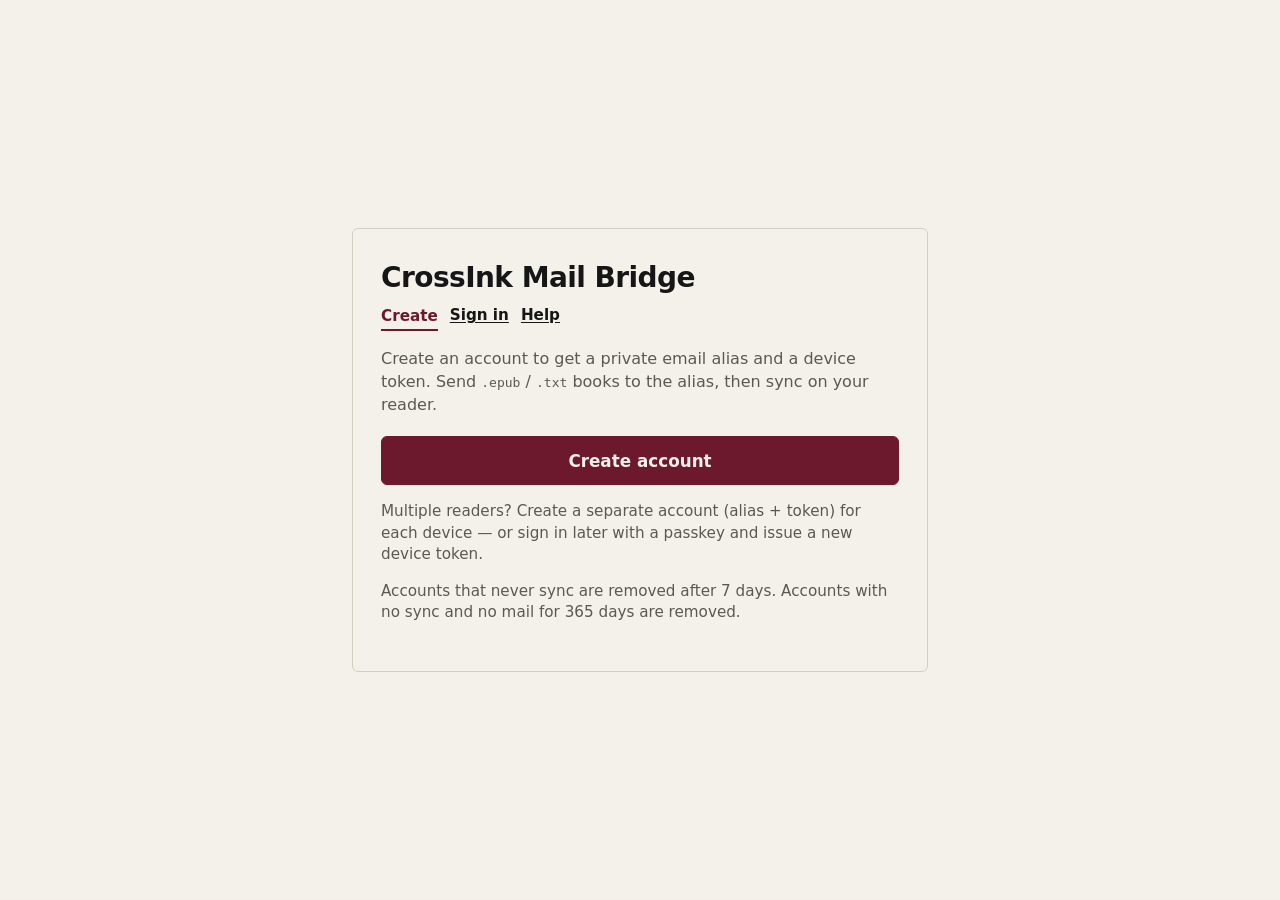
==== services/mail-bridge/app/static/index.html @ 19b1ab50 "feat(mail-bridge): e-ink web UI, clearer auth copy, and Help page Flatten the pairing UI to a paper/" ====
<!DOCTYPE html>
<html lang="en">
<head>
  <meta charset="utf-8" />
  <meta name="viewport" content="width=device-width, initial-scale=1" />
  <title>CrossInk Mail Bridge</title>
  <link rel="icon" href="/static/favicon.svg" type="image/svg+xml" />
  <!-- PLAUSIBLE -->
  <style>
    :root {
      --bg: #f4f1ea;
      --ink: #161616;
      --muted: #5c5854;
      --mark: #6d192d;
      --border: #d5cfc3;
    }
    * { box-sizing: border-box; }
    body {
      margin: 0;
      min-height: 100vh;
      font-family: Inter, ui-sans-serif, system-ui, -apple-system, BlinkMacSystemFont, "Segoe UI", sans-serif;
      color: var(--ink);
      background: var(--bg);
      display: flex;
      align-items: center;
      justify-content: center;
      padding: 2rem 1rem;
    }
    main {
      width: min(36rem, 100%);
      background: var(--bg);
      border: 1px solid var(--border);
      border-radius: 6px;
      padding: 2rem 1.75rem;
    }
    h1 {
      margin: 0 0 0.35rem;
      font-size: 1.75rem;
      letter-spacing: -0.02em;
    }
    h1 a.brand-link {
      color: inherit;
      text-decoration: none;
    }
    h1 a.brand-link:hover,
    h1 a.brand-link:focus-visible {
      text-decoration: underline;
      text-underline-offset: 0.12em;
    }
    h2 { margin: 1.5rem 0 0.6rem; font-size: 1.15rem; }
    .lede {
      margin: 0 0 1.25rem;
      color: var(--muted);
      line-height: 1.45;
    }
    button {
      appearance: none;
      border: 1px solid var(--mark);
      background: var(--mark);
      color: var(--bg);
      font: inherit;
      font-size: 1.05rem;
      font-weight: 700;
      padding: 0.85rem 1.25rem;
      border-radius: 6px;
      cursor: pointer;
      width: 100%;
    }
    button:disabled { opacity: 0.55; cursor: wait; }
    button.secondary {
      background: transparent;
      color: var(--ink);
      border: 1px solid var(--ink);
      width: auto;
      padding: 0.35rem 0.7rem;
      font-size: 0.9rem;
      font-weight: 650;
    }
    button.linkish {
      background: transparent;
      color: var(--ink);
      border: none;
      width: auto;
      padding: 0.4rem 0;
      font-size: 0.95rem;
      font-weight: 650;
      text-decoration: underline;
      text-underline-offset: 0.16em;
    }
    .nav {
      display: flex;
      gap: 0.75rem;
      flex-wrap: wrap;
      margin-bottom: 1rem;
    }
    .nav a.linkish {
      color: var(--ink);
      font-size: 0.95rem;
      font-weight: 650;
      text-decoration: underline;
      text-underline-offset: 0.16em;
      padding: 0.4rem 0;
    }
    .nav button.linkish.active,
    .nav a.linkish.active {
      color: var(--mark);
      font-weight: 800;
      text-decoration: none;
      border-bottom: 2px solid var(--mark);
      border-radius: 0;
      padding-bottom: 0.15rem;
    }
    input[type="text"] {
      width: 100%;
      font: inherit;
      padding: 0.65rem 0.75rem;
      border-radius: 6px;
      border: 1px solid var(--border);
      background: var(--bg);
      color: var(--ink);
      margin-bottom: 0.75rem;
    }
    .drop {
      border: 1px dashed var(--border);
      border-radius: 6px;
      padding: 1.25rem;
      text-align: center;
      color: var(--muted);
      background: transparent;
      margin-top: 0.75rem;
    }
    .drop.drag { border-color: var(--mark); color: var(--mark); }
    .uname-status {
      margin: -0.35rem 0 0.75rem;
      min-height: 1.25em;
      font-size: 0.9rem;
      color: var(--muted);
    }
    .uname-status.ok { color: var(--ink); font-weight: 700; }
    .uname-status.bad { color: var(--mark); }
    .error {
      margin-top: 1rem;
      color: var(--mark);
      display: none;
    }
    .okmsg {
      margin-top: 0.75rem;
      color: var(--ink);
      font-weight: 700;
      display: none;
    }
    .panel { display: none; }
    .panel.visible { display: block; }
    .error.visible, .okmsg.visible { display: block; }
    .field {
      margin: 0 0 1rem;
      padding: 0.85rem 1rem;
      background: transparent;
      border-radius: 6px;
      border: 1px solid var(--border);
    }
    .field label {
      display: block;
      font-size: 0.8rem;
      text-transform: uppercase;
      letter-spacing: 0.04em;
      color: var(--muted);
      margin-bottom: 0.35rem;
    }
    .row {
      display: flex;
      gap: 0.5rem;
      align-items: flex-start;
    }
    .value {
      flex: 1;
      word-break: break-all;
      font-family: ui-monospace, SFMono-Regular, Menlo, Consolas, monospace;
      font-size: 0.92rem;
      line-height: 1.4;
    }
    .warn {
      margin-top: 1rem;
      padding: 0.75rem 0.9rem;
      background: transparent;
      border: 1px solid var(--border);
      border-left: 3px solid var(--mark);
      border-radius: 6px;
      color: var(--ink);
      font-size: 0.95rem;
      line-height: 1.4;
    }
    .hint { margin-top: 1rem; color: var(--muted); font-size: 0.95rem; line-height: 1.4; }
    .stack { display: flex; flex-direction: column; gap: 0.6rem; }
    .stack + .stack { margin-top: 0.75rem; }
    #secureAgain { margin-bottom: 0.75rem; }
  </style>
</head>
<body>
  <main>
    <h1><a class="brand-link" href="https://crossink.dev">CrossInk</a> <span data-i18n="titleSuffix">Mail Bridge</span></h1>
    <div class="nav">
      <button type="button" class="linkish" id="navCreate" data-i18n="navCreate">Create</button>
      <button type="button" class="linkish" id="navLogin" data-i18n="navLogin">Sign in</button>
      <button type="button" class="linkish" id="navAccount" data-i18n="navAccount" hidden>Account</button>
      <button type="button" class="linkish" id="navLogout" data-i18n="logout" hidden>Sign out</button>
      <a class="linkish" href="/help" data-i18n="navHelp">Help</a>
    </div>
    <p id="error" class="error" role="alert"></p>
    <p id="okmsg" class="okmsg" role="status"></p>

    <section id="panelCreate" class="panel visible">
      <p class="lede" data-i18n-html="lede"></p>
      <button id="createBtn" type="button" data-i18n="createBtn">Create account</button>
      <p class="hint" data-i18n="multiDevice"></p>
      <p class="hint" data-i18n="retention"></p>

      <section id="result" class="panel" aria-live="polite">
        <div class="field">
          <label data-i18n="labelEmail">Email alias</label>
          <div class="row">
            <div class="value" id="emailValue"></div>
            <button class="secondary" type="button" data-copy="emailValue" data-i18n="copy">Copy</button>
          </div>
        </div>
        <div class="field">
          <label data-i18n="labelToken">Device token</label>
          <div class="row">
            <div class="value" id="tokenValue"></div>
            <button class="secondary" type="button" data-copy="tokenValue" data-i18n="copy">Copy</button>
          </div>
        </div>
        <div class="field">
          <label data-i18n="labelUrl">Bridge URL</label>
          <div class="row">
            <div class="value" id="urlValue"></div>
            <button class="secondary" type="button" data-copy="urlValue" data-i18n="copy">Copy</button>
          </div>
        </div>
        <p class="warn" data-i18n-html="warn"></p>
        <p class="hint" data-i18n="hint"></p>

        <h2 data-i18n="secureTitle">Browser login (optional)</h2>
        <p class="hint" data-i18n="secureHint"></p>
        <p class="hint" data-i18n="secureWhy"></p>
        <input id="regUsername" type="text" maxlength="32" autocomplete="username" data-i18n-placeholder="usernamePh" placeholder="username" />
        <p id="regUsernameStatus" class="uname-status" aria-live="polite"></p>
        <button id="registerPasskeyBtn" type="button" data-i18n="registerPasskey">Register passkey</button>
      </section>
    </section>

    <section id="panelLogin" class="panel">
      <p class="lede" data-i18n="loginLede"></p>
      <input id="loginUsername" type="text" maxlength="32" autocomplete="username" data-i18n-placeholder="usernamePh" placeholder="username" />
      <button id="loginBtn" type="button" data-i18n="loginBtn">Sign in with passkey</button>

      <h2 data-i18n="recoverTitle">Restore with device token</h2>
      <p class="hint" data-i18n="recoverHint"></p>
      <input id="recoverUserId" type="text" maxlength="64" autocomplete="off" data-i18n-placeholder="userIdPh" placeholder="user id" />
      <input id="recoverToken" type="text" maxlength="64" autocomplete="off" data-i18n-placeholder="tokenPh" placeholder="device token" />
      <button id="recoverBtn" type="button" class="secondary" data-i18n="recoverBtn">Restore session</button>
    </section>

    <section id="panelAccount" class="panel">
      <p class="lede" data-i18n="accountLede"></p>
      <div class="field">
        <label data-i18n="labelEmail">Email alias</label>
        <div class="value" id="meEmail"></div>
      </div>
      <div class="field">
        <label data-i18n="labelUsername">Username</label>
        <div class="value" id="meUsername"></div>
      </div>
      <div class="field">
        <label data-i18n="labelPending">Pending books</label>
        <div class="value" id="mePending"></div>
      </div>
      <div id="secureAgain" class="stack" hidden>
        <h2 data-i18n="secureTitle">Browser login (optional)</h2>
        <p class="hint" data-i18n="secureHint"></p>
        <p class="hint" data-i18n="secureWhy"></p>
        <input id="acctRegUsername" type="text" maxlength="32" autocomplete="username" data-i18n-placeholder="usernamePh" placeholder="username" />
        <p id="acctRegUsernameStatus" class="uname-status" aria-live="polite"></p>
        <button id="acctRegisterPasskeyBtn" type="button" data-i18n="registerPasskey">Register passkey</button>
      </div>
      <div class="stack">
        <button id="newTokenBtn" type="button" data-i18n="newToken">Issue new device token</button>
        <button id="logoutBtn" type="button" class="secondary" data-i18n="logout">Sign out</button>
      </div>
      <div id="newTokenBox" class="field" hidden>
        <label data-i18n="labelToken">Device token</label>
        <div class="row">
          <div class="value" id="newTokenValue"></div>
          <button class="secondary" type="button" data-copy="newTokenValue" data-i18n="copy">Copy</button>
        </div>
        <p class="warn" data-i18n="newTokenWarn"></p>
      </div>

      <h2 data-i18n="uploadTitle">Upload books</h2>
      <p class="hint" data-i18n-html="uploadHint"></p>
      <div class="drop" id="dropZone">
        <p data-i18n="dropText">Drop a file here or choose one</p>
        <input id="fileInput" type="file" accept=".epub,.txt,.mobi,.azw3,.docx" />
      </div>
    </section>
  </main>
  <script>
    const STRINGS = {
      en: {
        title: "CrossInk Mail Bridge",
        titleSuffix: "Mail Bridge",
        navCreate: "Create",
        navLogin: "Sign in",
        navAccount: "Account",
        navHelp: "Help",
        lede: "Create an account to get a private email alias and a device token. Send <code>.epub</code> / <code>.txt</code> books to the alias, then sync on your reader.",
        createBtn: "Create account",
        createdBtn: "Account created",
        multiDevice: "Multiple readers? Create a separate account (alias + token) for each device — or sign in later with a passkey and issue a new device token.",
        labelEmail: "Email alias",
        labelToken: "Device token",
        labelUrl: "Bridge URL",
        labelUsername: "Username",
        labelPending: "Pending books",
        copy: "Copy",
        copied: "Copied",
        copyFailed: "Failed",
        warn: "<strong>Important:</strong> Save the Bridge URL, email alias, and device token for the reader. A browser login below is optional.",
        hint: "On the reader: Settings → Email Sync → Bridge URL must be https://ci-bridge… (not a LAN IP) + Device Token.",
        secureTitle: "Browser login (optional)",
        secureHint: "Username and passkey only identify you so you can open this same profile again in the browser later. You can skip this and create a new profile anytime if you lose access.",
        secureWhy: "Useful if you upload books from the browser often. For Email Sync alone, alias + device token on the reader are enough.",
        usernamePh: "username (a-z, 0-9, _)",
        registerPasskey: "Register passkey",
        loginLede: "Only needed if you registered a username and passkey. Opens the same browser profile again (upload, new device token).",
        loginBtn: "Sign in with passkey",
        recoverTitle: "Restore with device token",
        recoverHint: "Lost your passkey? Paste the account user id and a known device token to open a browser session, then register a new passkey.",
        userIdPh: "user id (from account create)",
        tokenPh: "device token (64 hex)",
        recoverBtn: "Restore session",
        accountLede: "Your bridge account. Upload books here or keep using email.",
        newToken: "Issue new device token",
        newTokenWarn: "Shown once — copy it into the reader now.",
        logout: "Sign out",
        clearSession: "Clear session",
        uploadTitle: "Upload books",
        uploadHint: "EPUB/TXT go straight to the queue. MOBI/AZW3/DOCX are converted to EPUB. <strong>PDF is not supported.</strong>",
        dropText: "Drop a file here or choose one",
        uploadOk: "Queued:",
        errorGeneric: "Something went wrong.",
        retention:
          "Accounts that never sync are removed after 7 days. Accounts with no sync and no mail for 365 days are removed.",
        errorRateLimit: "Too many accounts from this network. Try again in an hour.",
        needPasskey: "This browser does not support passkeys.",
        accountRefreshed: "Account updated.",
        unameTooShort: "At least 3 characters.",
        unameInvalid: "Use a-z, 0-9, underscore (3–32).",
        unameTaken: "Username already taken.",
        unameAvailable: "Username is available.",
        unameOwn: "This is your username.",
        unameChecking: "Checking…",
      },
      de: {
        title: "CrossInk Mail Bridge",
        titleSuffix: "Mail Bridge",
        navCreate: "Anlegen",
        navLogin: "Anmelden",
        navAccount: "Account",
        navHelp: "Hilfe",
        lede: "Lege einen Account an, um einen privaten E-Mail-Alias und ein Gerätetoken zu erhalten. Sende <code>.epub</code>- / <code>.txt</code>-Bücher an den Alias und synchronisiere danach auf dem Reader.",
        createBtn: "Account anlegen",
        createdBtn: "Account angelegt",
        multiDevice: "Mehrere Reader? Eigenen Account pro Gerät — oder später per Passkey anmelden und ein neues Gerätetoken ausstellen.",
        labelEmail: "E-Mail-Alias",
        labelToken: "Gerätetoken",
        labelUrl: "Bridge-URL",
        labelUsername: "Benutzername",
        labelPending: "Warteschlange",
        copy: "Kopieren",
        copied: "Kopiert",
        copyFailed: "Fehler",
        warn: "<strong>Wichtig:</strong> Bridge-URL, E-Mail-Alias und Gerätetoken für den Reader speichern. Die Browser-Anmeldung unten ist optional.",
        hint: "Am Reader: Einstellungen → E-Mail-Sync → Bridge-URL muss https://… sein (keine LAN-IP) + Gerätetoken.",
        secureTitle: "Browser-Anmeldung (optional)",
        secureHint: "Benutzername und Passkey dienen nur dazu, dass du dieses Profil später im Browser wieder öffnen kannst. Du kannst das überspringen und jederzeit ein neues Profil anlegen.",
        secureWhy: "Sinnvoll, wenn du oft Bücher im Browser hochlädst. Für die reine Mail-Bridge reichen Alias + Gerätetoken am Reader.",
        usernamePh: "Benutzername (a-z, 0-9, _)",
        registerPasskey: "Passkey registrieren",
        loginLede: "Nur nötig, wenn du Benutzername und Passkey registriert hast. Öffnet dasselbe Browser-Profil wieder (Upload, neues Gerätetoken).",
        loginBtn: "Mit Passkey anmelden",
        recoverTitle: "Mit Gerätetoken wiederherstellen",
        recoverHint: "Passkey weg? User-ID und ein bekanntes Gerätetoken einfügen, Session öffnen, dann neuen Passkey registrieren.",
        userIdPh: "User-ID (vom Account-Anlegen)",
        tokenPh: "Gerätetoken (64 Hex)",
        recoverBtn: "Session wiederherstellen",
        accountLede: "Dein Bridge-Account. Bücher hier hochladen oder weiter per E-Mail senden.",
        newToken: "Neues Gerätetoken ausstellen",
        newTokenWarn: "Nur einmal sichtbar — jetzt in den Reader kopieren.",
        logout: "Abmelden",
        clearSession: "Session beenden",
        uploadTitle: "Bücher hochladen",
        uploadHint: "EPUB/TXT landen direkt in der Warteschlange. MOBI/AZW3/DOCX werden zu EPUB konvertiert. <strong>PDF wird nicht unterstützt.</strong>",
        dropText: "Datei hier ablegen oder auswählen",
        uploadOk: "In Warteschlange:",
        errorGeneric: "Etwas ist schiefgelaufen.",
        retention:
          "Accounts ohne Sync werden nach 7 Tagen gelöscht. Accounts ohne Sync und ohne Mail seit 365 Tagen ebenfalls.",
        errorRateLimit: "Zu viele Accounts aus diesem Netzwerk. Bitte in einer Stunde erneut versuchen.",
        needPasskey: "Dieser Browser unterstützt keine Passkeys.",
        accountRefreshed: "Account aktualisiert.",
        unameTooShort: "Mindestens 3 Zeichen.",
        unameInvalid: "Nur a-z, 0-9, Unterstrich (3–32).",
        unameTaken: "Benutzername bereits vergeben.",
        unameAvailable: "Benutzername ist frei.",
        unameOwn: "Das ist dein Benutzername.",
        unameChecking: "Prüfe…",
      },
    };

    function detectLocale() {
      const candidates = [
        ...(navigator.languages || []),
        navigator.language,
        navigator.userLanguage,
      ].filter(Boolean);
      for (const raw of candidates) {
        const lang = String(raw).toLowerCase().split("-")[0];
        if (lang === "de") return "de";
        if (lang === "en") return "en";
      }
      return "en";
    }

    const locale = detectLocale();
    const t = STRINGS[locale] || STRINGS.en;
    document.documentElement.lang = locale;

    function applyI18n() {
      document.querySelectorAll("[data-i18n]").forEach((el) => {
        const key = el.getAttribute("data-i18n");
        if (t[key] != null) el.textContent = t[key];
      });
      document.querySelectorAll("[data-i18n-html]").forEach((el) => {
        const key = el.getAttribute("data-i18n-html");
        if (t[key] != null) el.innerHTML = t[key];
      });
      document.querySelectorAll("[data-i18n-placeholder]").forEach((el) => {
        const key = el.getAttribute("data-i18n-placeholder");
        if (t[key] != null) el.placeholder = t[key];
      });
      document.title = t.title;
    }
    applyI18n();

    function showError(msg) {
      okmsg.classList.remove("visible");
      errorEl.textContent = msg || t.errorGeneric;
      errorEl.classList.add("visible");
    }
    function showOk(msg) {
      errorEl.classList.remove("visible");
      okmsg.textContent = msg;
      okmsg.classList.add("visible");
    }
    function clearMsgs() {
      errorEl.classList.remove("visible");
      okmsg.classList.remove("visible");
      errorEl.textContent = "";
      okmsg.textContent = "";
    }

    function randomTokenHex() {
      const bytes = new Uint8Array(32);
      crypto.getRandomValues(bytes);
      return Array.from(bytes, (b) => b.toString(16).padStart(2, "0")).join("");
    }

    function bufferToBase64url(buf) {
      const bytes = new Uint8Array(buf);
      let str = "";
      bytes.forEach((b) => { str += String.fromCharCode(b); });
      return btoa(str).replace(/\+/g, "-").replace(/\//g, "_").replace(/=+$/g, "");
    }
    function base64urlToBuffer(b64) {
      const pad = "=".repeat((4 - (b64.length % 4)) % 4);
      const base64 = (b64 + pad).replace(/-/g, "+").replace(/_/g, "/");
      const raw = atob(base64);
      const out = new Uint8Array(raw.length);
      for (let i = 0; i < raw.length; i++) out[i] = raw.charCodeAt(i);
      return out.buffer;
    }
    function publicKeyOptionsFromServer(options) {
      const o = structuredClone(options);
      o.challenge = base64urlToBuffer(o.challenge);
      if (o.user && o.user.id) o.user.id = base64urlToBuffer(o.user.id);
      if (o.excludeCredentials) {
        o.excludeCredentials = o.excludeCredentials.map((c) => ({
          ...c,
          id: base64urlToBuffer(c.id),
        }));
      }
      if (o.allowCredentials) {
        o.allowCredentials = o.allowCredentials.map((c) => ({
          ...c,
          id: base64urlToBuffer(c.id),
        }));
      }
      return o;
    }
    function credentialToJSON(cred) {
      const clientDataJSON = bufferToBase64url(cred.response.clientDataJSON);
      const out = {
        id: cred.id,
        rawId: bufferToBase64url(cred.rawId),
        type: cred.type,
        response: { clientDataJSON },
      };
      if (cred.response.attestationObject) {
        out.response.attestationObject = bufferToBase64url(cred.response.attestationObject);
      }
      if (cred.response.authenticatorData) {
        out.response.authenticatorData = bufferToBase64url(cred.response.authenticatorData);
      }
      if (cred.response.signature) {
        out.response.signature = bufferToBase64url(cred.response.signature);
      }
      if (cred.response.userHandle) {
        out.response.userHandle = bufferToBase64url(cred.response.userHandle);
      }
      return out;
    }

    const errorEl = document.getElementById("error");
    const okmsg = document.getElementById("okmsg");
    const createBtn = document.getElementById("createBtn");
    const resultEl = document.getElementById("result");
    const panels = {
      create: document.getElementById("panelCreate"),
      login: document.getElementById("panelLogin"),
      account: document.getElementById("panelAccount"),
    };
    const navAccount = document.getElementById("navAccount");
    const navLogout = document.getElementById("navLogout");
    const navCreate = document.getElementById("navCreate");
    const navLogin = document.getElementById("navLogin");
    let activePanel = "create";
    let hasSession = false;

    function setNavSession(signedIn) {
      hasSession = !!signedIn;
      navCreate.hidden = hasSession;
      navLogin.hidden = hasSession;
      navAccount.hidden = !hasSession;
      navLogout.hidden = !hasSession;
    }

    function markNavActive(name) {
      navCreate.classList.toggle("active", name === "create");
      navLogin.classList.toggle("active", name === "login");
      navAccount.classList.toggle("active", name === "account");
    }

    function showPanel(name) {
      clearMsgs();
      Object.values(panels).forEach((p) => p.classList.remove("visible"));
      panels[name].classList.add("visible");
      activePanel = name;
      markNavActive(name);
    }

    async function copyText(text) {
      if (window.isSecureContext && navigator.clipboard && navigator.clipboard.writeText) {
        await navigator.clipboard.writeText(text);
        return;
      }
      const ta = document.createElement("textarea");
      ta.value = text;
      ta.setAttribute("readonly", "");
      ta.style.position = "fixed";
      ta.style.top = "-9999px";
      document.body.appendChild(ta);
      ta.focus();
      ta.select();
      const ok = document.execCommand("copy");
      document.body.removeChild(ta);
      if (!ok) throw new Error("copy failed");
    }

    document.querySelectorAll("[data-copy]").forEach((btn) => {
      btn.addEventListener("click", async () => {
        const id = btn.getAttribute("data-copy");
        const text = document.getElementById(id).textContent;
        try {
          await copyText(text);
          btn.textContent = t.copied;
          setTimeout(() => { btn.textContent = t.copy; }, 1200);
        } catch (_) {
          btn.textContent = t.copyFailed;
          setTimeout(() => { btn.textContent = t.copy; }, 1200);
        }
      });
    });

    async function refreshMe() {
      const res = await fetch("/v1/web/me", { credentials: "same-origin" });
      if (!res.ok) {
        setNavSession(false);
        document.getElementById("secureAgain").hidden = true;
        document.getElementById("logoutBtn").hidden = true;
        return null;
      }
      const body = await res.json();
      document.getElementById("meEmail").textContent = body.email || "";
      document.getElementById("meUsername").textContent = body.username || "—";
      document.getElementById("mePending").textContent = String(body.pending_count ?? 0);
      // Browser may have a short-lived cookie after account create; only treat
      // passkey login as a signed-in nav state (Account + Sign out).
      const needPasskey = !body.has_passkey;
      setNavSession(!needPasskey);
      document.getElementById("secureAgain").hidden = !needPasskey;
      const logoutBtn = document.getElementById("logoutBtn");
      logoutBtn.hidden = false;
      logoutBtn.textContent = needPasskey ? t.clearSession : t.logout;
      if (needPasskey) {
        const pref = body.username || "";
        document.getElementById("acctRegUsername").value = pref;
        if (!document.getElementById("regUsername").value) {
          document.getElementById("regUsername").value = pref;
        }
      }
      return body;
    }

    async function registerPasskeyWithUsername(username) {
      if (!window.PublicKeyCredential) throw new Error(t.needPasskey);
      const optRes = await fetch("/v1/web/passkey/register/options", {
        method: "POST",
        credentials: "same-origin",
        headers: { "Content-Type": "application/json" },
        body: JSON.stringify({ username }),
      });
      const optBody = await optRes.json().catch(() => ({}));
      if (!optRes.ok) throw new Error(typeof optBody.detail === "string" ? optBody.detail : t.errorGeneric);
      const publicKey = publicKeyOptionsFromServer(optBody.options);
      const cred = await navigator.credentials.create({ publicKey });
      const verRes = await fetch("/v1/web/passkey/register/verify", {
        method: "POST",
        credentials: "same-origin",
        headers: { "Content-Type": "application/json" },
        body: JSON.stringify({
          challenge_key: optBody.challenge_key,
          credential: credentialToJSON(cred),
        }),
      });
      const verBody = await verRes.json().catch(() => ({}));
      if (!verRes.ok) throw new Error(typeof verBody.detail === "string" ? verBody.detail : t.errorGeneric);
      return verBody;
    }

    navCreate.addEventListener("click", () => showPanel("create"));
    navLogin.addEventListener("click", () => showPanel("login"));
    navAccount.addEventListener("click", async () => {
      const wasAccount = activePanel === "account";
      try {
        const me = await refreshMe();
        if (!me) {
          showPanel("login");
          showError(t.errorGeneric);
          return;
        }
        showPanel("account");
        if (wasAccount) showOk(t.accountRefreshed);
        panels.account.scrollIntoView({ behavior: "smooth", block: "start" });
      } catch (err) {
        showPanel("account");
        showError(String(err.message || err));
      }
    });

    function wireUsernameCheck(inputId, statusId, buttonId) {
      const input = document.getElementById(inputId);
      const statusEl = document.getElementById(statusId);
      const button = document.getElementById(buttonId);
      let timer = null;
      let seq = 0;

      function setStatus(text, kind) {
        statusEl.textContent = text || "";
        statusEl.classList.remove("ok", "bad");
        if (kind) statusEl.classList.add(kind);
      }

      function applyAvailability(status) {
        if (status === "available") {
          setStatus(t.unameAvailable, "ok");
          button.disabled = false;
          return;
        }
        if (status === "own") {
          setStatus(t.unameOwn, "ok");
          button.disabled = false;
          return;
        }
        if (status === "taken") {
          setStatus(t.unameTaken, "bad");
          button.disabled = true;
          return;
        }
        if (status === "invalid") {
          setStatus(t.unameInvalid, "bad");
          button.disabled = true;
          return;
        }
        if (status === "too_short") {
          setStatus(t.unameTooShort, "bad");
          button.disabled = true;
          return;
        }
        setStatus("", null);
        button.disabled = false;
      }

      async function checkNow() {
        const value = input.value.trim();
        const mySeq = ++seq;
        if (!value) {
          setStatus("", null);
          button.disabled = false;
          return;
        }
        if (value.length < 3) {
          applyAvailability("too_short");
          return;
        }
        if (!/^[a-zA-Z0-9_]+$/.test(value)) {
          applyAvailability("invalid");
          return;
        }
        setStatus(t.unameChecking, null);
        try {
          const res = await fetch(
            "/v1/web/username/available?username=" + encodeURIComponent(value),
            { credentials: "same-origin" }
          );
          if (mySeq !== seq) return;
          if (res.status === 401) {
            setStatus("", null);
            button.disabled = false;
            return;
          }
          const body = await res.json().catch(() => ({}));
          if (mySeq !== seq) return;
          applyAvailability(body.status || (body.available ? "available" : "taken"));
        } catch (_) {
          if (mySeq !== seq) return;
          setStatus("", null);
          button.disabled = false;
        }
      }

      input.addEventListener("input", () => {
        if (timer) clearTimeout(timer);
        timer = setTimeout(checkNow, 280);
      });
      input.addEventListener("blur", () => {
        if (timer) clearTimeout(timer);
        checkNow();
      });
    }

    wireUsernameCheck("regUsername", "regUsernameStatus", "registerPasskeyBtn");
    wireUsernameCheck("acctRegUsername", "acctRegUsernameStatus", "acctRegisterPasskeyBtn");

    createBtn.addEventListener("click", async () => {
      clearMsgs();
      createBtn.disabled = true;
      const token = randomTokenHex();
      try {
        const res = await fetch("/v1/accounts", {
          method: "POST",
          headers: { "Content-Type": "application/json" },
          credentials: "same-origin",
          body: JSON.stringify({ device_token: token }),
        });
        const body = await res.json().catch(() => ({}));
        if (!res.ok) {
          if (res.status === 429) throw new Error(t.errorRateLimit);
          const detail = body.detail;
          throw new Error(typeof detail === "string" ? detail : (t.errorGeneric + " (HTTP " + res.status + ")"));
        }
        document.getElementById("emailValue").textContent = body.email;
        document.getElementById("tokenValue").textContent = token;
        document.getElementById("urlValue").textContent = window.location.origin;
        resultEl.classList.add("visible");
        createBtn.textContent = t.createdBtn;
        await refreshMe();
      } catch (err) {
        showError(String(err.message || err));
        createBtn.disabled = false;
      }
    });

    document.getElementById("registerPasskeyBtn").addEventListener("click", async () => {
      clearMsgs();
      try {
        const verBody = await registerPasskeyWithUsername(document.getElementById("regUsername").value.trim());
        showOk(verBody.username || "ok");
        await refreshMe();
        showPanel("account");
      } catch (err) {
        showError(String(err.message || err));
      }
    });

    document.getElementById("acctRegisterPasskeyBtn").addEventListener("click", async () => {
      clearMsgs();
      try {
        const verBody = await registerPasskeyWithUsername(document.getElementById("acctRegUsername").value.trim());
        showOk(verBody.username || "ok");
        await refreshMe();
      } catch (err) {
        showError(String(err.message || err));
      }
    });

    document.getElementById("recoverBtn").addEventListener("click", async () => {
      clearMsgs();
      const user_id = document.getElementById("recoverUserId").value.trim();
      const device_token = document.getElementById("recoverToken").value.trim();
      try {
        const res = await fetch("/v1/web/session/bootstrap", {
          method: "POST",
          credentials: "same-origin",
          headers: { "Content-Type": "application/json" },
          body: JSON.stringify({ user_id, device_token }),
        });
        const body = await res.json().catch(() => ({}));
        if (!res.ok) throw new Error(typeof body.detail === "string" ? body.detail : t.errorGeneric);
        await refreshMe();
        showPanel("account");
      } catch (err) {
        showError(String(err.message || err));
      }
    });

    document.getElementById("loginBtn").addEventListener("click", async () => {
      clearMsgs();
      if (!window.PublicKeyCredential) {
        showError(t.needPasskey);
        return;
      }
      const username = document.getElementById("loginUsername").value.trim();
      try {
        const optRes = await fetch("/v1/web/passkey/login/options", {
          method: "POST",
          headers: { "Content-Type": "application/json" },
          body: JSON.stringify({ username }),
        });
        const optBody = await optRes.json().catch(() => ({}));
        if (!optRes.ok) throw new Error(typeof optBody.detail === "string" ? optBody.detail : t.errorGeneric);
        const publicKey = publicKeyOptionsFromServer(optBody.options);
        const cred = await navigator.credentials.get({ publicKey });
        const verRes = await fetch("/v1/web/passkey/login/verify", {
          method: "POST",
          credentials: "same-origin",
          headers: { "Content-Type": "application/json" },
          body: JSON.stringify({
            challenge_key: optBody.challenge_key,
            credential: credentialToJSON(cred),
          }),
        });
        const verBody = await verRes.json().catch(() => ({}));
        if (!verRes.ok) throw new Error(typeof verBody.detail === "string" ? verBody.detail : t.errorGeneric);
        await refreshMe();
        showPanel("account");
      } catch (err) {
        showError(String(err.message || err));
      }
    });

    document.getElementById("newTokenBtn").addEventListener("click", async () => {
      clearMsgs();
      try {
        const res = await fetch("/v1/web/devices", { method: "POST", credentials: "same-origin" });
        const body = await res.json().catch(() => ({}));
        if (!res.ok) throw new Error(typeof body.detail === "string" ? body.detail : t.errorGeneric);
        document.getElementById("newTokenValue").textContent = body.device_token;
        document.getElementById("newTokenBox").hidden = false;
      } catch (err) {
        showError(String(err.message || err));
      }
    });

    async function doLogout() {
      await fetch("/v1/web/logout", { method: "POST", credentials: "same-origin" });
      document.getElementById("newTokenBox").hidden = true;
      document.getElementById("secureAgain").hidden = true;
      setNavSession(false);
      showPanel("create");
    }

    navLogout.addEventListener("click", () => { doLogout(); });

    document.getElementById("logoutBtn").addEventListener("click", () => { doLogout(); });

    async function uploadFile(file) {
      clearMsgs();
      const fd = new FormData();
      fd.append("file", file, file.name);
      const res = await fetch("/v1/web/upload", {
        method: "POST",
        credentials: "same-origin",
        body: fd,
      });
      const body = await res.json().catch(() => ({}));
      if (!res.ok) {
        const detail = body.detail;
        throw new Error(typeof detail === "string" ? detail : (t.errorGeneric + " (HTTP " + res.status + ")"));
      }
      showOk(t.uploadOk + " " + body.filename);
      await refreshMe();
    }

    const dropZone = document.getElementById("dropZone");
    const fileInput = document.getElementById("fileInput");
    dropZone.addEventListener("dragover", (e) => { e.preventDefault(); dropZone.classList.add("drag"); });
    dropZone.addEventListener("dragleave", () => dropZone.classList.remove("drag"));
    dropZone.addEventListener("drop", async (e) => {
      e.preventDefault();
      dropZone.classList.remove("drag");
      const file = e.dataTransfer.files && e.dataTransfer.files[0];
      if (!file) return;
      try { await uploadFile(file); } catch (err) { showError(String(err.message || err)); }
    });
    fileInput.addEventListener("change", async () => {
      const file = fileInput.files && fileInput.files[0];
      if (!file) return;
      try { await uploadFile(file); } catch (err) { showError(String(err.message || err)); }
      fileInput.value = "";
    });

    markNavActive("create");
    refreshMe().then((me) => {
      if (me) showPanel("account");
    });
  </script>
</body>
</html>
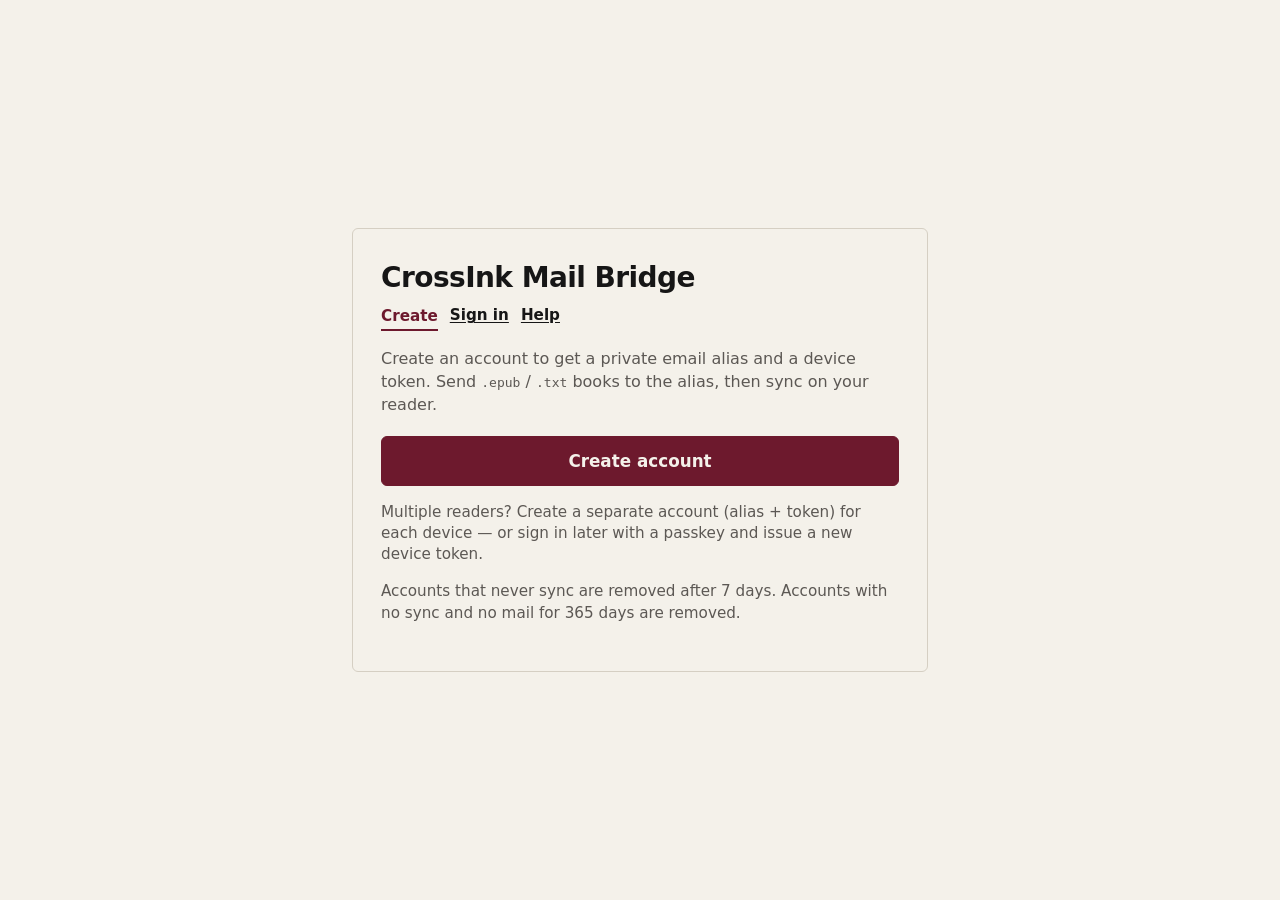
==== commit a810ff07: "feat(mail-bridge): installable PWA and Plausible custom events Make the pairing UI installable (mani" ====
--- a/services/mail-bridge/app/static/index.html
+++ b/services/mail-bridge/app/static/index.html
@@ -3,8 +3,14 @@
 <head>
   <meta charset="utf-8" />
   <meta name="viewport" content="width=device-width, initial-scale=1" />
+  <meta name="theme-color" content="#2c5f4a" />
+  <meta name="apple-mobile-web-app-capable" content="yes" />
+  <meta name="apple-mobile-web-app-status-bar-style" content="default" />
+  <meta name="apple-mobile-web-app-title" content="Mail Bridge" />
   <title>CrossInk Mail Bridge</title>
   <link rel="icon" href="/static/favicon.svg" type="image/svg+xml" />
+  <link rel="apple-touch-icon" href="/static/icons/apple-touch-icon.png" />
+  <link rel="manifest" href="/manifest.json" />
   <!-- PLAUSIBLE -->
   <style>
     :root {
@@ -15,28 +21,44 @@
       --border: #d5cfc3;
     }
     * { box-sizing: border-box; }
+    html {
+      width: 100%;
+      max-width: 100%;
+      overflow-x: hidden;
+      -webkit-text-size-adjust: 100%;
+      text-size-adjust: 100%;
+    }
     body {
       margin: 0;
+      width: 100%;
+      max-width: 100%;
       min-height: 100vh;
       font-family: Inter, ui-sans-serif, system-ui, -apple-system, BlinkMacSystemFont, "Segoe UI", sans-serif;
       color: var(--ink);
       background: var(--bg);
       display: flex;
-      align-items: center;
+      align-items: flex-start;
       justify-content: center;
-      padding: 2rem 1rem;
+      padding: 1.25rem 0.85rem;
+      overflow-x: hidden;
     }
     main {
-      width: min(36rem, 100%);
+      /* Prefer max-width over width:min(...,100%) inside flex — % width can
+         resolve against an indefinite parent and expand past the viewport. */
+      width: 100%;
+      max-width: 36rem;
+      min-width: 0;
       background: var(--bg);
       border: 1px solid var(--border);
       border-radius: 6px;
-      padding: 2rem 1.75rem;
+      padding: 1.5rem 1.1rem;
     }
     h1 {
       margin: 0 0 0.35rem;
-      font-size: 1.75rem;
+      font-size: clamp(1.35rem, 4.5vw, 1.75rem);
       letter-spacing: -0.02em;
+      line-height: 1.2;
+      overflow-wrap: anywhere;
     }
     h1 a.brand-link {
       color: inherit;
@@ -150,7 +172,7 @@
       display: none;
     }
     .panel { display: none; }
-    .panel.visible { display: block; }
+    .panel.visible { display: block; min-width: 0; max-width: 100%; }
     .error.visible, .okmsg.visible { display: block; }
     .field {
       margin: 0 0 1rem;
@@ -171,10 +193,13 @@
       display: flex;
       gap: 0.5rem;
       align-items: flex-start;
+      min-width: 0;
     }
     .value {
       flex: 1;
+      min-width: 0;
       word-break: break-all;
+      overflow-wrap: anywhere;
       font-family: ui-monospace, SFMono-Regular, Menlo, Consolas, monospace;
       font-size: 0.92rem;
       line-height: 1.4;
@@ -190,8 +215,17 @@
       font-size: 0.95rem;
       line-height: 1.4;
     }
-    .hint { margin-top: 1rem; color: var(--muted); font-size: 0.95rem; line-height: 1.4; }
-    .stack { display: flex; flex-direction: column; gap: 0.6rem; }
+    .hint { margin-top: 1rem; color: var(--muted); font-size: 0.95rem; line-height: 1.4; overflow-wrap: anywhere; }
+    .lede, .warn, .field { overflow-wrap: anywhere; }
+    .stack { display: flex; flex-direction: column; gap: 0.6rem; min-width: 0; }
+    @media (min-width: 480px) {
+      body { padding: 2rem 1rem; align-items: center; }
+      main { padding: 2rem 1.75rem; }
+    }
+    @media (max-width: 379px) {
+      .row { flex-wrap: wrap; }
+      .row .secondary { width: 100%; }
+    }
     .stack + .stack { margin-top: 0.75rem; }
     #secureAgain { margin-bottom: 0.75rem; }
   </style>
@@ -944,6 +978,15 @@
     refreshMe().then((me) => {
       if (me) showPanel("account");
     });
+
+    if (window.isSecureContext && "serviceWorker" in navigator) {
+      // updateViaCache:'none' ignores HTTP cache for SW script checks (NPM was
+      // serving a stale empty SW with max-age hours, breaking install).
+      navigator.serviceWorker
+        .register("/sw.js?v=3", { updateViaCache: "none", scope: "/" })
+        .then((reg) => reg.update())
+        .catch(() => {});
+    }
   </script>
 </body>
 </html>
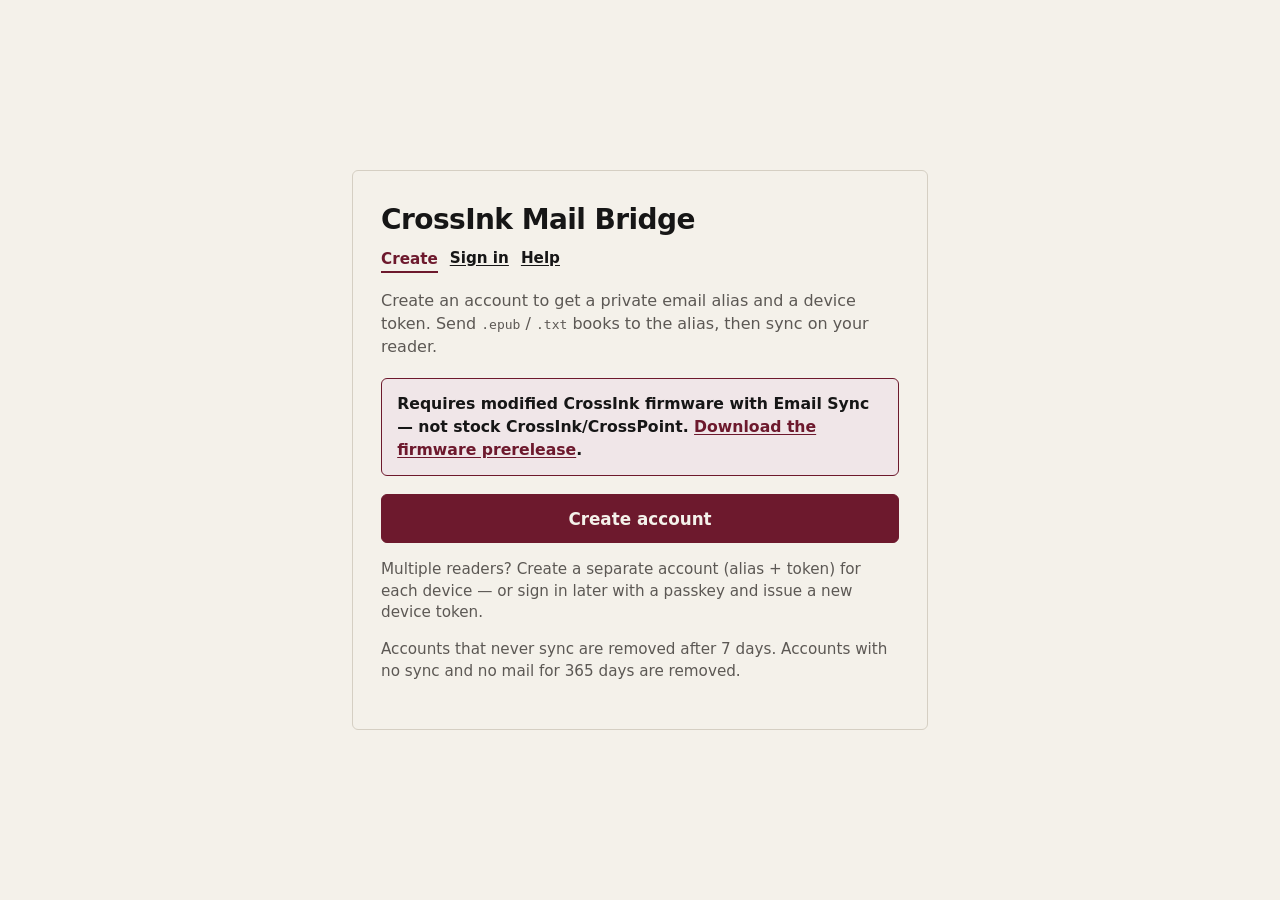
==== commit a693ebf8: "docs(mail-bridge): warn that Email Sync needs fork firmware Show a prominent notice on Create and Ac" ====
--- a/services/mail-bridge/app/static/index.html
+++ b/services/mail-bridge/app/static/index.html
@@ -215,8 +215,25 @@
       font-size: 0.95rem;
       line-height: 1.4;
     }
+    .notice {
+      margin: 0 0 1.15rem;
+      padding: 0.85rem 0.95rem;
+      background: #f0e6e8;
+      border: 1px solid var(--mark);
+      border-radius: 6px;
+      color: var(--ink);
+      font-size: 0.98rem;
+      font-weight: 650;
+      line-height: 1.45;
+      overflow-wrap: anywhere;
+    }
+    .notice a {
+      color: var(--mark);
+      font-weight: 750;
+      text-underline-offset: 0.12em;
+    }
     .hint { margin-top: 1rem; color: var(--muted); font-size: 0.95rem; line-height: 1.4; overflow-wrap: anywhere; }
-    .lede, .warn, .field { overflow-wrap: anywhere; }
+    .lede, .warn, .notice, .field { overflow-wrap: anywhere; }
     .stack { display: flex; flex-direction: column; gap: 0.6rem; min-width: 0; }
     @media (min-width: 480px) {
       body { padding: 2rem 1rem; align-items: center; }
@@ -245,6 +262,7 @@
 
     <section id="panelCreate" class="panel visible">
       <p class="lede" data-i18n-html="lede"></p>
+      <p class="notice" role="note" data-i18n-html="firmwareNotice"></p>
       <button id="createBtn" type="button" data-i18n="createBtn">Create account</button>
       <p class="hint" data-i18n="multiDevice"></p>
       <p class="hint" data-i18n="retention"></p>
@@ -297,9 +315,20 @@
 
     <section id="panelAccount" class="panel">
       <p class="lede" data-i18n="accountLede"></p>
+      <p class="notice" role="note" data-i18n-html="firmwareNotice"></p>
+      <div class="field">
+        <label data-i18n="labelUrl">Bridge URL</label>
+        <div class="row">
+          <div class="value" id="meUrl"></div>
+          <button class="secondary" type="button" data-copy="meUrl" data-i18n="copy">Copy</button>
+        </div>
+      </div>
       <div class="field">
         <label data-i18n="labelEmail">Email alias</label>
-        <div class="value" id="meEmail"></div>
+        <div class="row">
+          <div class="value" id="meEmail"></div>
+          <button class="secondary" type="button" data-copy="meEmail" data-i18n="copy">Copy</button>
+        </div>
       </div>
       <div class="field">
         <label data-i18n="labelUsername">Username</label>
@@ -348,6 +377,7 @@
         navAccount: "Account",
         navHelp: "Help",
         lede: "Create an account to get a private email alias and a device token. Send <code>.epub</code> / <code>.txt</code> books to the alias, then sync on your reader.",
+        firmwareNotice: "<strong>Requires modified CrossInk firmware</strong> with Email Sync — not stock CrossInk/CrossPoint. <a href=\"/help#firmware\">Download the firmware prerelease</a>.",
         createBtn: "Create account",
         createdBtn: "Account created",
         multiDevice: "Multiple readers? Create a separate account (alias + token) for each device — or sign in later with a passkey and issue a new device token.",
@@ -403,6 +433,7 @@
         navAccount: "Account",
         navHelp: "Hilfe",
         lede: "Lege einen Account an, um einen privaten E-Mail-Alias und ein Gerätetoken zu erhalten. Sende <code>.epub</code>- / <code>.txt</code>-Bücher an den Alias und synchronisiere danach auf dem Reader.",
+        firmwareNotice: "<strong>Nur mit modifizierter CrossInk-Firmware</strong> inkl. E-Mail-Sync — nicht mit Stock-CrossInk/CrossPoint. <a href=\"/help#firmware\">Firmware-Prerelease herunterladen</a>.",
         createBtn: "Account anlegen",
         createdBtn: "Account angelegt",
         multiDevice: "Mehrere Reader? Eigenen Account pro Gerät — oder später per Passkey anmelden und ein neues Gerätetoken ausstellen.",
@@ -645,6 +676,7 @@
         return null;
       }
       const body = await res.json();
+      document.getElementById("meUrl").textContent = window.location.origin;
       document.getElementById("meEmail").textContent = body.email || "";
       document.getElementById("meUsername").textContent = body.username || "—";
       document.getElementById("mePending").textContent = String(body.pending_count ?? 0);
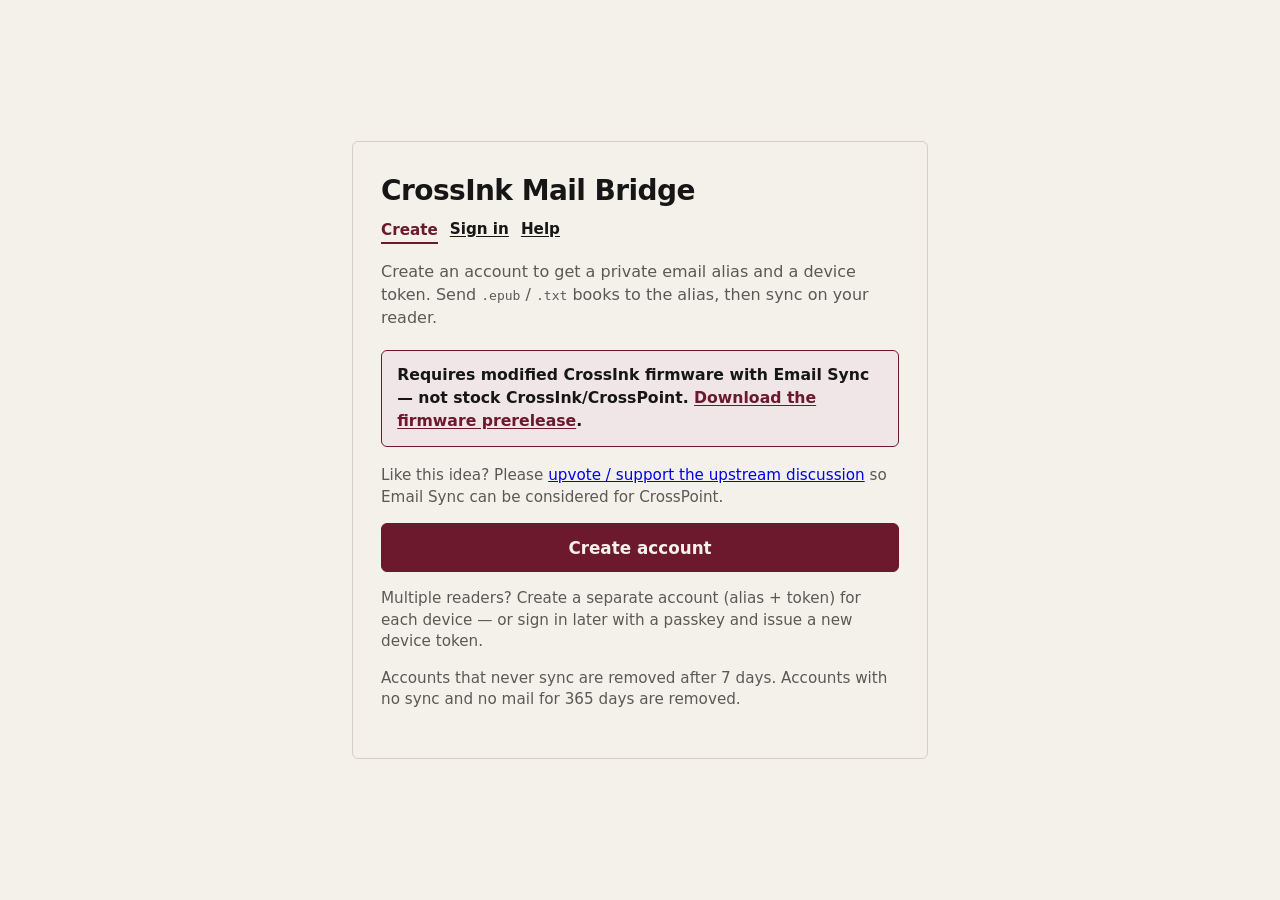
==== commit 15237ab3: "docs(mail-bridge): link upstream discussion for Email Sync support Ask landing-page visitors to upvo" ====
--- a/services/mail-bridge/app/static/index.html
+++ b/services/mail-bridge/app/static/index.html
@@ -8,6 +8,25 @@
   <meta name="apple-mobile-web-app-status-bar-style" content="default" />
   <meta name="apple-mobile-web-app-title" content="Mail Bridge" />
   <title>CrossInk Mail Bridge</title>
+  <meta id="metaDescription" name="description" content="Self-hosted CrossInk mail bridge: email or upload ebooks, sync to your e-reader over HTTPS." />
+  <meta name="keywords" content="CrossInk, e-reader, mail bridge, email sync, EPUB, ebook, self-hosted" />
+  <meta name="author" content="CrossInk Mail Bridge" />
+  <meta name="robots" content="index, follow" />
+  <link id="canonicalLink" rel="canonical" href="https://ci-bridge.de/" />
+  <meta property="og:type" content="website" />
+  <meta id="ogUrl" property="og:url" content="https://ci-bridge.de/" />
+  <meta id="ogTitle" property="og:title" content="CrossInk Mail Bridge" />
+  <meta id="ogDescription" property="og:description" content="Self-hosted CrossInk mail bridge: email or upload ebooks, sync to your e-reader over HTTPS." />
+  <meta property="og:site_name" content="CrossInk Mail Bridge" />
+  <meta property="og:locale" content="en_US" />
+  <meta id="ogLocaleAlt" property="og:locale:alternate" content="de_DE" />
+  <meta property="og:image" content="https://ci-bridge.de/static/icons/icon-512.png" />
+  <meta property="og:image:width" content="512" />
+  <meta property="og:image:height" content="512" />
+  <meta name="twitter:card" content="summary" />
+  <meta id="twitterTitle" name="twitter:title" content="CrossInk Mail Bridge" />
+  <meta id="twitterDescription" name="twitter:description" content="Self-hosted CrossInk mail bridge: email or upload ebooks, sync to your e-reader over HTTPS." />
+  <meta name="twitter:image" content="https://ci-bridge.de/static/icons/icon-512.png" />
   <link rel="icon" href="/static/favicon.svg" type="image/svg+xml" />
   <link rel="apple-touch-icon" href="/static/icons/apple-touch-icon.png" />
   <link rel="manifest" href="/manifest.json" />
@@ -263,6 +282,7 @@
     <section id="panelCreate" class="panel visible">
       <p class="lede" data-i18n-html="lede"></p>
       <p class="notice" role="note" data-i18n-html="firmwareNotice"></p>
+      <p class="hint" data-i18n-html="upstreamNotice"></p>
       <button id="createBtn" type="button" data-i18n="createBtn">Create account</button>
       <p class="hint" data-i18n="multiDevice"></p>
       <p class="hint" data-i18n="retention"></p>
@@ -371,6 +391,8 @@
     const STRINGS = {
       en: {
         title: "CrossInk Mail Bridge",
+        metaDescription:
+          "Self-hosted CrossInk mail bridge: email or upload ebooks, sync to your e-reader over HTTPS.",
         titleSuffix: "Mail Bridge",
         navCreate: "Create",
         navLogin: "Sign in",
@@ -378,6 +400,8 @@
         navHelp: "Help",
         lede: "Create an account to get a private email alias and a device token. Send <code>.epub</code> / <code>.txt</code> books to the alias, then sync on your reader.",
         firmwareNotice: "<strong>Requires modified CrossInk firmware</strong> with Email Sync — not stock CrossInk/CrossPoint. <a href=\"/help#firmware\">Download the firmware prerelease</a>.",
+        upstreamNotice:
+          "Like this idea? Please <a href=\"https://github.com/crosspoint-reader/crosspoint-reader/discussions/3954\" rel=\"noopener noreferrer\" target=\"_blank\">upvote / support the upstream discussion</a> so Email Sync can be considered for CrossPoint.",
         createBtn: "Create account",
         createdBtn: "Account created",
         multiDevice: "Multiple readers? Create a separate account (alias + token) for each device — or sign in later with a passkey and issue a new device token.",
@@ -427,6 +451,8 @@
       },
       de: {
         title: "CrossInk Mail Bridge",
+        metaDescription:
+          "Selbst gehostete CrossInk-Mail-Bridge: Bücher per E-Mail oder Upload senden und per HTTPS auf den E-Reader synchronisieren.",
         titleSuffix: "Mail Bridge",
         navCreate: "Anlegen",
         navLogin: "Anmelden",
@@ -434,6 +460,8 @@
         navHelp: "Hilfe",
         lede: "Lege einen Account an, um einen privaten E-Mail-Alias und ein Gerätetoken zu erhalten. Sende <code>.epub</code>- / <code>.txt</code>-Bücher an den Alias und synchronisiere danach auf dem Reader.",
         firmwareNotice: "<strong>Nur mit modifizierter CrossInk-Firmware</strong> inkl. E-Mail-Sync — nicht mit Stock-CrossInk/CrossPoint. <a href=\"/help#firmware\">Firmware-Prerelease herunterladen</a>.",
+        upstreamNotice:
+          "Gefällt dir das Feature? Bitte <a href=\"https://github.com/crosspoint-reader/crosspoint-reader/discussions/3954\" rel=\"noopener noreferrer\" target=\"_blank\">upvote / Support in der Upstream-Diskussion</a>, damit Email Sync für CrossPoint erwogen werden kann.",
         createBtn: "Account anlegen",
         createdBtn: "Account angelegt",
         multiDevice: "Mehrere Reader? Eigenen Account pro Gerät — oder später per Passkey anmelden und ein neues Gerätetoken ausstellen.",
@@ -515,6 +543,28 @@
         if (t[key] != null) el.placeholder = t[key];
       });
       document.title = t.title;
+      const desc = t.metaDescription;
+      const pageUrl = `${location.origin}/`;
+      const imageUrl = `${location.origin}/static/icons/icon-512.png`;
+      const setContent = (id, value) => {
+        const el = document.getElementById(id);
+        if (el) el.setAttribute("content", value);
+      };
+      setContent("metaDescription", desc);
+      setContent("ogTitle", t.title);
+      setContent("ogDescription", desc);
+      setContent("ogUrl", pageUrl);
+      setContent("twitterTitle", t.title);
+      setContent("twitterDescription", desc);
+      const canonical = document.getElementById("canonicalLink");
+      if (canonical) canonical.setAttribute("href", pageUrl);
+      const ogLocale = document.querySelector('meta[property="og:locale"]');
+      if (ogLocale) ogLocale.setAttribute("content", locale === "de" ? "de_DE" : "en_US");
+      const ogLocaleAlt = document.getElementById("ogLocaleAlt");
+      if (ogLocaleAlt) ogLocaleAlt.setAttribute("content", locale === "de" ? "en_US" : "de_DE");
+      document.querySelectorAll('meta[property="og:image"], meta[name="twitter:image"]').forEach((el) => {
+        el.setAttribute("content", imageUrl);
+      });
     }
     applyI18n();
 
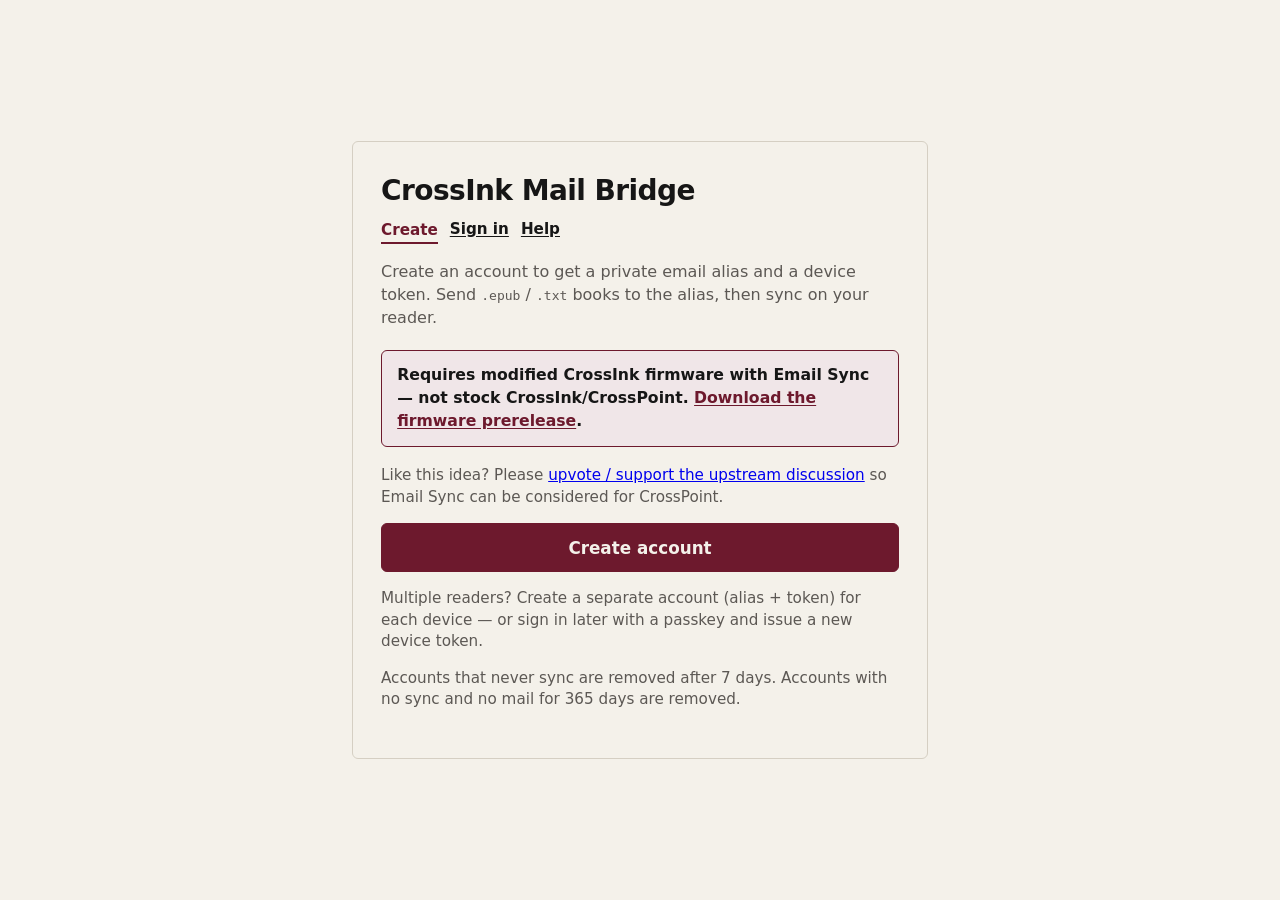
==== commit 2526f4f1: "docs(mail-bridge): show upstream discussion notice on account panel Keep the #3954 upvote hint visib" ====
--- a/services/mail-bridge/app/static/index.html
+++ b/services/mail-bridge/app/static/index.html
@@ -336,6 +336,7 @@
     <section id="panelAccount" class="panel">
       <p class="lede" data-i18n="accountLede"></p>
       <p class="notice" role="note" data-i18n-html="firmwareNotice"></p>
+      <p class="hint" data-i18n-html="upstreamNotice"></p>
       <div class="field">
         <label data-i18n="labelUrl">Bridge URL</label>
         <div class="row">
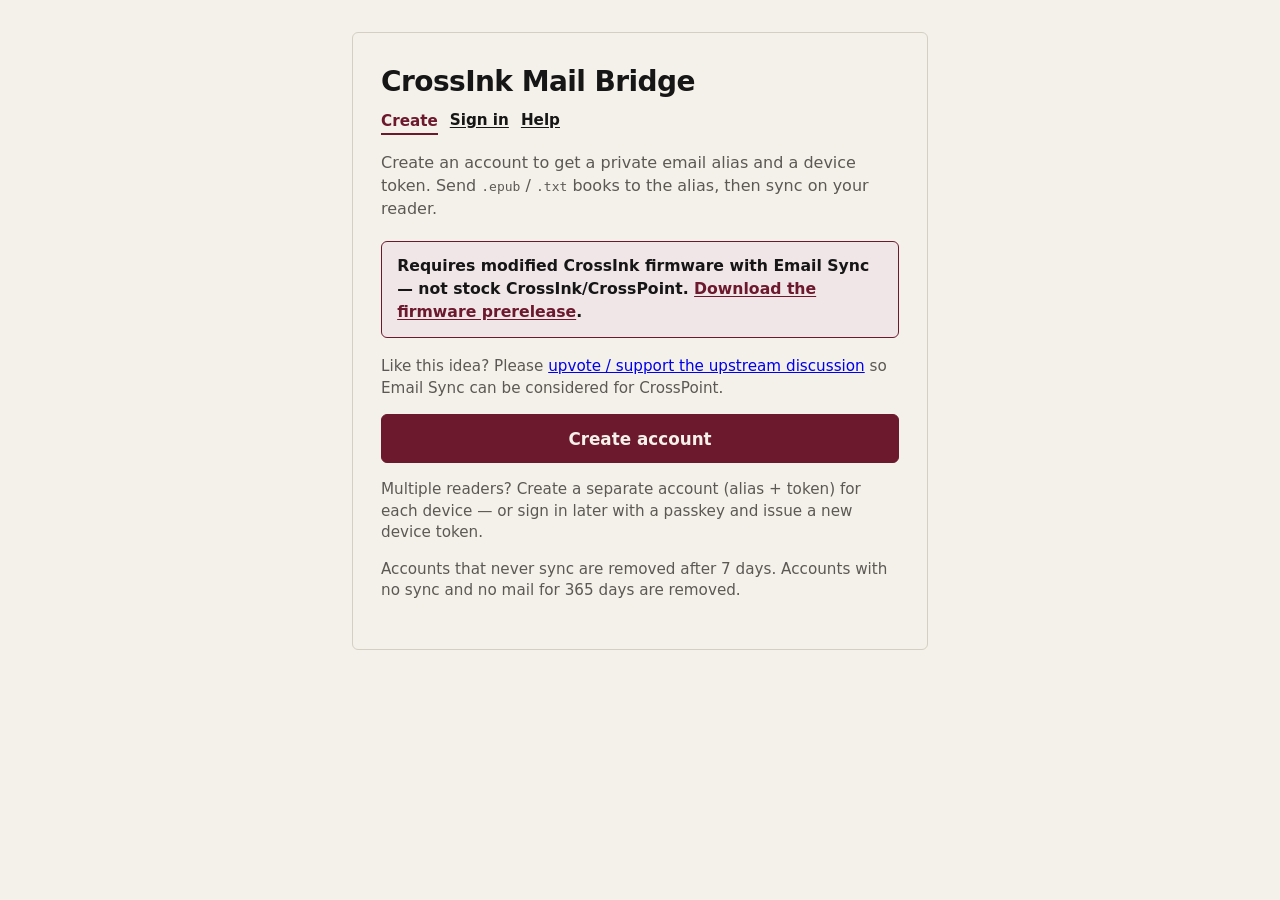
==== commit aca624cd: "feat(mail-bridge): show delivered book count in web footer Persist successful reader acks in a durab" ====
--- a/services/mail-bridge/app/static/index.html
+++ b/services/mail-bridge/app/static/index.html
@@ -56,8 +56,9 @@
       color: var(--ink);
       background: var(--bg);
       display: flex;
-      align-items: flex-start;
-      justify-content: center;
+      flex-direction: column;
+      align-items: center;
+      justify-content: flex-start;
       padding: 1.25rem 0.85rem;
       overflow-x: hidden;
     }
@@ -264,6 +265,19 @@
     }
     .stack + .stack { margin-top: 0.75rem; }
     #secureAgain { margin-bottom: 0.75rem; }
+    .site-footer {
+      width: 100%;
+      max-width: 36rem;
+      min-width: 0;
+      margin-top: 0.85rem;
+      text-align: center;
+    }
+    .site-footer p {
+      margin: 0;
+      color: var(--muted);
+      font-size: 0.9rem;
+      line-height: 1.4;
+    }
   </style>
 </head>
 <body>
@@ -388,6 +402,9 @@
       </div>
     </section>
   </main>
+  <footer class="site-footer">
+    <p id="deliveredCount" hidden></p>
+  </footer>
   <script>
     const STRINGS = {
       en: {
@@ -449,6 +466,7 @@
         unameAvailable: "Username is available.",
         unameOwn: "This is your username.",
         unameChecking: "Checking…",
+        deliveredCount: "{n} books delivered to readers",
       },
       de: {
         title: "CrossInk Mail Bridge",
@@ -509,6 +527,7 @@
         unameAvailable: "Benutzername ist frei.",
         unameOwn: "Das ist dein Benutzername.",
         unameChecking: "Prüfe…",
+        deliveredCount: "{n} Bücher an Reader übertragen",
       },
     };
 
@@ -569,6 +588,21 @@
     }
     applyI18n();
 
+    (function loadDeliveredCount() {
+      const el = document.getElementById("deliveredCount");
+      if (!el) return;
+      fetch("/v1/stats")
+        .then((r) => (r.ok ? r.json() : Promise.reject()))
+        .then((data) => {
+          const n = Number(data && data.delivered_books);
+          if (!Number.isFinite(n) || n < 0) return;
+          const formatted = n.toLocaleString(locale);
+          el.textContent = (t.deliveredCount || "{n}").replace("{n}", formatted);
+          el.hidden = false;
+        })
+        .catch(() => {});
+    })();
+
     function showError(msg) {
       okmsg.classList.remove("visible");
       errorEl.textContent = msg || t.errorGeneric;
